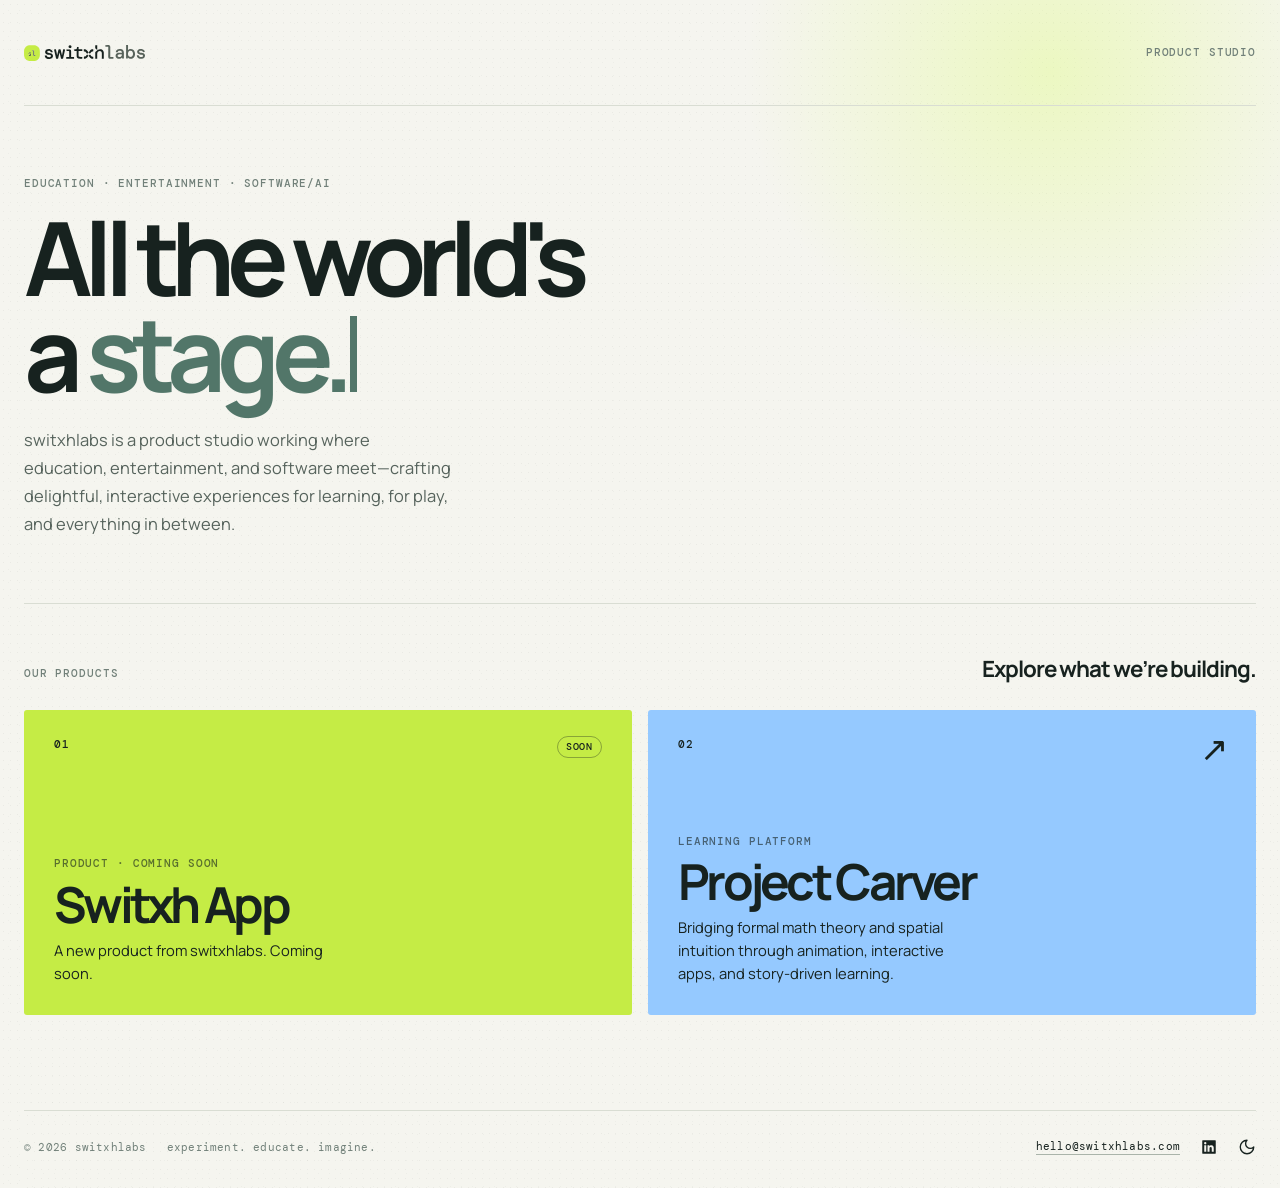
==== index.html @ 1ab42a4d "update reduced motion tagline to fit screen width" ====
<!doctype html>
<html lang="en">
  <head>
    <meta charset="UTF-8" />
    <meta name="viewport" content="width=device-width, initial-scale=1.0" />
    <meta
      name="description"
      content="switxhlabs — a product studio at the intersection of education, entertainment, and software/AI."
    />
    <title>switxhlabs — experiment. educate. imagine.</title>
    <link rel="icon" type="image/svg+xml" href="favicon.svg" />
    <link rel="preconnect" href="https://fonts.googleapis.com" />
    <link rel="preconnect" href="https://fonts.gstatic.com" crossorigin />
    <link
      href="https://fonts.googleapis.com/css2?family=DM+Mono:wght@400;500&family=Manrope:wght@400;500;600;700;800&display=swap"
      rel="stylesheet"
    />
    <link rel="stylesheet" href="styles.css" />
  </head>
  <body>
    <div class="site-shell">
      <header class="site-header">
        <a class="logo" href="/" aria-label="switxhlabs home">
          <img
            class="logo-mark"
            src="site-logo.svg"
            alt=""
            aria-hidden="true"
          />
          <!-- <span>switxh<span>labs</span></span> -->
        </a>
        <span class="header-note">Product studio</span>
      </header>

      <main>
        <section class="intro" aria-labelledby="intro-title">
          <p class="eyebrow">Education · Entertainment · Software/AI</p>
          <h1 id="intro-title">
            All the world's<br />a
            <em
              ><span class="rotating-word" aria-hidden="true"
                ><span class="typed-word">stage.</span
                ><span class="type-cursor"></span></span
              ><span class="static-words"
                >stage <span class="punct">,</span> school
                <span class="punct">,</span> studio
                <span class="punct">, &amp;</span> lab.</span
              ></em
            >
          </h1>
          <p class="intro-copy">
            switxhlabs is a product studio working where education,
            entertainment, and software meet—crafting delightful, interactive
            experiences for learning, for play, and everything in between.
          </p>
        </section>

        <section class="ventures" aria-labelledby="ventures-title">
          <div class="section-heading">
            <p class="eyebrow">Our products</p>
            <h2 id="ventures-title">Explore what we’re building.</h2>
          </div>

          <div class="venture-grid">
            <div
              class="venture-card app-card coming-soon"
              aria-label="Switxh App, coming soon"
            >
              <span class="card-index">01</span>
              <div>
                <p class="venture-type">Product · Coming soon</p>
                <h3>Switxh App</h3>
                <p class="card-copy">
                  A new product from switxhlabs. Coming soon.
                </p>
              </div>
              <span class="status" aria-hidden="true">Soon</span>
            </div>

            <a
              class="venture-card carver-card"
              href="https://projectcarver.com"
              target="_blank"
              rel="noreferrer"
            >
              <span class="card-index">02</span>
              <div>
                <p class="venture-type">Learning platform</p>
                <h3>Project Carver</h3>
                <p class="card-copy">
                  Bridging formal math theory and spatial intuition through
                  animation, interactive apps, and story-driven learning.
                </p>
              </div>
              <span class="arrow" aria-hidden="true">↗</span>
            </a>
          </div>
        </section>
      </main>

      <footer class="site-footer">
        <div class="footer-meta">
          <p>© <span id="year"></span> switxhlabs</p>
          <p>experiment. educate. imagine.</p>
        </div>
        <div class="footer-actions">
          <a href="mailto:hello@switxhlabs.com">hello@switxhlabs.com</a>
          <a
            class="linkedin-link"
            href="https://www.linkedin.com/company/switxhlabs"
            target="_blank"
            rel="noreferrer"
            aria-label="switxhlabs on LinkedIn"
          >
            <svg aria-hidden="true" viewBox="0 0 24 24" fill="currentColor">
              <path
                d="M20.45 3H3.55A.55.55 0 0 0 3 3.55v16.9c0 .3.25.55.55.55h16.9c.3 0 .55-.25.55-.55V3.55A.55.55 0 0 0 20.45 3ZM8.34 18.34H5.67V9.76h2.67v8.58ZM7 8.59a1.55 1.55 0 1 1 0-3.1 1.55 1.55 0 0 1 0 3.1Zm11.34 9.75h-2.66v-4.17c0-1-.02-2.28-1.39-2.28-1.39 0-1.6 1.09-1.6 2.21v4.24h-2.66V9.76h2.55v1.17h.04c.35-.67 1.22-1.38 2.51-1.38 2.68 0 3.17 1.77 3.17 4.06v4.73Z"
              />
            </svg>
          </a>
          <button
            class="theme-toggle"
            type="button"
            aria-label="Switch to dark"
            aria-pressed="false"
          >
            <svg
              aria-hidden="true"
              viewBox="0 0 24 24"
              fill="none"
              stroke="currentColor"
              stroke-width="1.8"
            >
              <path d="M12 3a6 6 0 0 0 9 9 9 9 0 1 1-9-9Z" />
            </svg>
          </button>
        </div>
      </footer>
    </div>
    <script src="script.js"></script>
  </body>
</html>
---- styles.css ----
:root {
  --ink: #17221f;
  --muted: #718079;
  --paper: #f5f5ef;
  --line: #d9ddd3;
  --lime: #c5ec45;
  --logo-lime: #5d8500;
  --blue: #95c9ff;
  --logo-muted: #58635c;
  --headline-accent: #527669;
  --copy: #56635c;
  --link-line: #aab4aa;
  --shadow: rgba(23, 34, 31, 0.12);
  --card-ink: #17221f;
  --paper-texture:
    radial-gradient(rgba(23, 34, 31, 0.055) 0.55px, transparent 0.7px) 0 0 / 7px
      9px,
    radial-gradient(rgba(23, 34, 31, 0.035) 0.45px, transparent 0.65px) 3px
      4px / 11px 13px;
  --mono: 'DM Mono', monospace;
  --sans: 'Manrope', sans-serif;
  color-scheme: light;
}

@media (prefers-color-scheme: dark) {
  :root:not([data-theme]) {
    --ink: #edf3ee;
    --muted: #aeb9b1;
    --paper: #121a17;
    --line: #344039;
    --blue: #83b7ec;
    --logo-muted: var(--muted);
    --headline-accent: #a6cdbb;
    --copy: #c0cbc4;
    --link-line: #68776d;
    --shadow: rgba(0, 0, 0, 0.3);
    --logo-lime: #d4ff4d;
    --paper-texture:
      radial-gradient(rgba(255, 255, 255, 0.07) 0.55px, transparent 0.7px) 0 0 /
        7px 9px,
      radial-gradient(rgba(255, 255, 255, 0.045) 0.45px, transparent 0.65px) 3px
        4px / 11px 13px;
    color-scheme: dark;
  }
}

:root[data-theme='dark'] {
  --ink: #edf3ee;
  --muted: #aeb9b1;
  --paper: #121a17;
  --line: #344039;
  --blue: #83b7ec;
  --logo-muted: var(--muted);
  --headline-accent: #a6cdbb;
  --copy: #c0cbc4;
  --link-line: #68776d;
  --shadow: rgba(0, 0, 0, 0.3);
  --logo-lime: #d4ff4d;
  --paper-texture:
    radial-gradient(rgba(255, 255, 255, 0.07) 0.55px, transparent 0.7px) 0 0 /
      7px 9px,
    radial-gradient(rgba(255, 255, 255, 0.045) 0.45px, transparent 0.65px) 3px
      4px / 11px 13px;
  color-scheme: dark;
}

:root[data-theme='light'] {
  color-scheme: light;
}

* {
  box-sizing: border-box;
}

html {
  background: var(--paper);
}

body {
  margin: 0;
  color: var(--ink);
  font-family: var(--sans);
  background:
    radial-gradient(
      circle at 82% 6%,
      rgba(212, 255, 77, 0.28),
      transparent 19rem
    ),
    var(--paper-texture), var(--paper);
}

a {
  color: inherit;
  text-decoration: none;
}

.site-shell {
  width: min(100% - 48px, 1240px);
  margin: 0 auto;
}

.site-header {
  display: flex;
  align-items: center;
  justify-content: space-between;
  min-height: 106px;
  /* background: var(--paper-texture), var(--paper); */
  border-bottom: 1px solid var(--line);
}

.logo {
  display: inline-flex;
  align-items: center;
  gap: 0.4rem;
  font-family: var(--mono);
  font-size: 1.35rem;
  font-weight: 400;
  letter-spacing: -0.06em;
}
.logo-mark {
  width: auto;
  height: 1rem;
}
.logo > span:last-child span {
  color: var(--logo-muted);
}
.header-note,
.eyebrow,
.venture-type,
.card-index {
  font: 500 0.68rem/1.4 var(--mono);
  letter-spacing: 0.08em;
  text-transform: uppercase;
}
.header-note {
  color: var(--muted);
}

.intro {
  min-height: 450px;
  display: flex;
  flex-direction: column;
  justify-content: center;
  padding: 70px 0 65px;
}
.eyebrow {
  margin: 0 0 18px;
  color: var(--muted);
}
h1,
h2,
h3,
p {
  margin-top: 0;
}
h1 {
  max-width: 800px;
  margin-bottom: 24px;
  font-size: clamp(3.5rem, 8vw, 7.25rem);
  line-height: 0.94;
  letter-spacing: -0.085em;
}
h1 em {
  color: var(--headline-accent);
  font-style: normal;
}
.rotating-word {
  display: inline-block;
  min-width: 6.1ch;
}
.type-cursor {
  display: inline-block;
  width: 0.06em;
  height: 0.75em;
  margin-left: 0.05em;
  background: currentColor;
  animation: cursor-blink 1s steps(1) infinite;
}
.rotating-word.is-typing .type-cursor {
  animation: none;
}
@keyframes cursor-blink {
  50% {
    opacity: 0;
  }
}
.punct {
  color: var(--ink);
}
/* Read by screen readers; shown in place of the typing effect when motion is reduced */
.static-words {
  position: absolute;
  width: 1px;
  height: 1px;
  overflow: hidden;
  clip-path: inset(50%);
  white-space: nowrap;
}
.intro-copy {
  max-width: 430px;
  margin: 0;
  color: var(--copy);
  font-size: 1.03rem;
  line-height: 1.7;
}

.ventures {
  padding: 49px 0 95px;
  border-top: 1px solid var(--line);
}
.section-heading {
  display: flex;
  align-items: baseline;
  justify-content: space-between;
  margin-bottom: 26px;
}
.section-heading .eyebrow {
  margin: 0;
}
h2 {
  margin: 0;
  font-size: clamp(1.05rem, 2vw, 1.4rem);
  letter-spacing: -0.045em;
}
.venture-grid {
  display: grid;
  grid-template-columns: repeat(2, minmax(0, 1fr));
  gap: 16px;
}
.venture-card {
  position: relative;
  min-height: 305px;
  overflow: hidden;
  display: flex;
  flex-direction: column;
  justify-content: flex-end;
  padding: 30px;
  border-radius: 3px;
  transition:
    transform 0.25s ease,
    box-shadow 0.25s ease;
}
.venture-card:hover,
.venture-card:focus-visible {
  transform: translateY(-5px);
  box-shadow: 0 18px 28px var(--shadow);
}
.coming-soon:hover {
  transform: none;
  box-shadow: none;
}
.venture-card:focus-visible {
  outline: 3px solid var(--ink);
  outline-offset: 3px;
}
.app-card {
  background: var(--lime);
}
.carver-card {
  background: var(--blue);
}
.venture-card {
  color: var(--card-ink);
}
.card-index {
  position: absolute;
  top: 27px;
  left: 30px;
}
.venture-type {
  margin-bottom: 8px;
  color: rgba(23, 34, 31, 0.62);
}
h3 {
  margin-bottom: 10px;
  font-size: clamp(2rem, 4vw, 3.1rem);
  letter-spacing: -0.075em;
  line-height: 1;
}
.card-copy {
  max-width: 300px;
  margin: 0;
  font-size: 0.92rem;
  line-height: 1.55;
}
.arrow {
  position: absolute;
  right: 28px;
  top: 22px;
  font: 400 2.1rem/1 var(--sans);
  transition: transform 0.25s ease;
}
.venture-card:hover .arrow {
  transform: translate(4px, -4px);
}
.status {
  position: absolute;
  top: 26px;
  right: 30px;
  padding: 5px 8px;
  border: 1px solid rgba(23, 34, 31, 0.35);
  border-radius: 99px;
  font: 500 0.62rem/1 var(--mono);
  letter-spacing: 0.08em;
  text-transform: uppercase;
}

.site-footer {
  display: flex;
  flex-wrap: wrap;
  align-items: center;
  justify-content: space-between;
  gap: 16px 32px;
  padding: 27px 0 32px;
  background: var(--paper-texture), var(--paper);
  border-top: 1px solid var(--line);
  color: var(--muted);
  font: 400 0.67rem/1.5 var(--mono);
  letter-spacing: 0.02em;
}
.site-footer p {
  margin: 0;
}
.footer-meta,
.footer-actions {
  display: flex;
  flex-wrap: wrap;
  align-items: center;
}
.footer-meta {
  gap: 4px 20px;
}
.footer-actions {
  gap: 20px;
}
.site-footer a {
  color: var(--ink);
  border-bottom: 1px solid var(--link-line);
}
.site-footer .linkedin-link {
  display: flex;
  align-items: center;
  width: 18px;
  height: 18px;
  border: 0;
}
.linkedin-link svg {
  width: 100%;
  height: 100%;
}
.theme-toggle {
  display: flex;
  align-items: center;
  padding: 0;
  color: var(--ink);
  font: inherit;
  font-size: 1rem;
  line-height: 1;
  letter-spacing: inherit;
  background: none;
  border: 0;
  cursor: pointer;
}
.theme-toggle svg {
  width: 18px;
  height: 18px;
  stroke-linecap: round;
  stroke-linejoin: round;
}
.theme-toggle:focus-visible {
  outline: 2px solid var(--ink);
  outline-offset: 4px;
}

@media (max-width: 650px) {
  .site-shell {
    width: min(100% - 32px, 1240px);
  }
  .site-header {
    min-height: 82px;
  }
  .header-note {
    display: none;
  }
  .intro {
    min-height: 420px;
    padding: 62px 0;
  }
  .section-heading {
    display: block;
  }
  .section-heading .eyebrow {
    margin-bottom: 10px;
  }
  .venture-grid {
    grid-template-columns: 1fr;
  }
  .venture-card {
    min-height: 260px;
    padding: 25px;
  }
  .card-index {
    top: 23px;
    left: 25px;
  }
  .arrow {
    right: 23px;
    top: 19px;
  }
  .status {
    top: 22px;
    right: 25px;
  }
  .site-footer {
    flex-direction: column;
    align-items: flex-start;
  }
}

@media (prefers-reduced-motion: reduce) {
  .rotating-word {
    display: none;
  }
  .static-words {
    position: static;
    width: auto;
    height: auto;
    overflow: visible;
    clip-path: none;
    white-space: normal;
  }
}
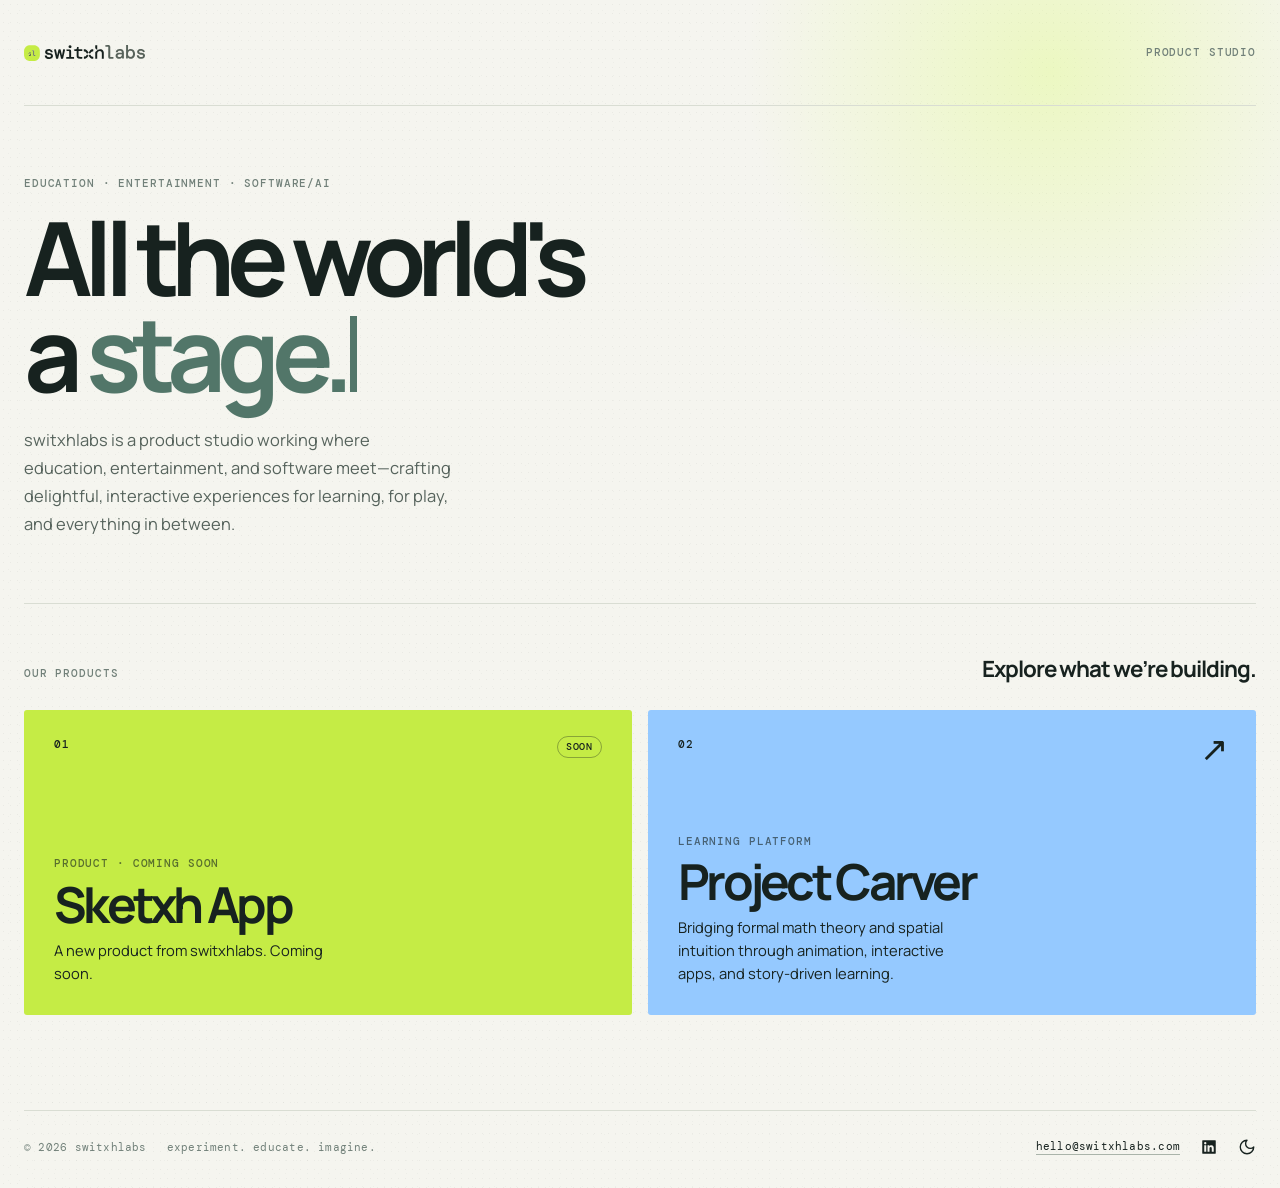
==== commit ec8f4a46: "update Switxh to Sketxh Co-Authored-By: Claude Opus 5.5 <noreply@anthropic.com>" ====
--- a/index.html
+++ b/index.html
@@ -42,9 +42,11 @@
                 ><span class="typed-word">stage.</span
                 ><span class="type-cursor"></span></span
               ><span class="static-words"
-                >stage <span class="punct">,</span> school
-                <span class="punct">,</span> studio
-                <span class="punct">, &amp;</span> lab.</span
+                >stage.<span class="static-more">
+                  <span class="punct">...a </span> classroom,
+                  <span class="punct">a</span> studio,
+                  <span class="punct"> &amp;</span> lab.</span
+                ></span
               ></em
             >
           </h1>
@@ -64,12 +66,12 @@
           <div class="venture-grid">
             <div
               class="venture-card app-card coming-soon"
-              aria-label="Switxh App, coming soon"
+              aria-label="Sketxh App, coming soon"
             >
               <span class="card-index">01</span>
               <div>
                 <p class="venture-type">Product · Coming soon</p>
-                <h3>Switxh App</h3>
+                <h3>Sketxh App</h3>
                 <p class="card-copy">
                   A new product from switxhlabs. Coming soon.
                 </p>
--- a/styles.css
+++ b/styles.css
@@ -429,4 +429,11 @@
     clip-path: none;
     white-space: normal;
   }
-}
+  .static-more {
+    display: block;
+    margin-top: 0.6em;
+    font-size: 0.32em;
+    line-height: 1.15;
+    letter-spacing: -0.04em;
+  }
+}
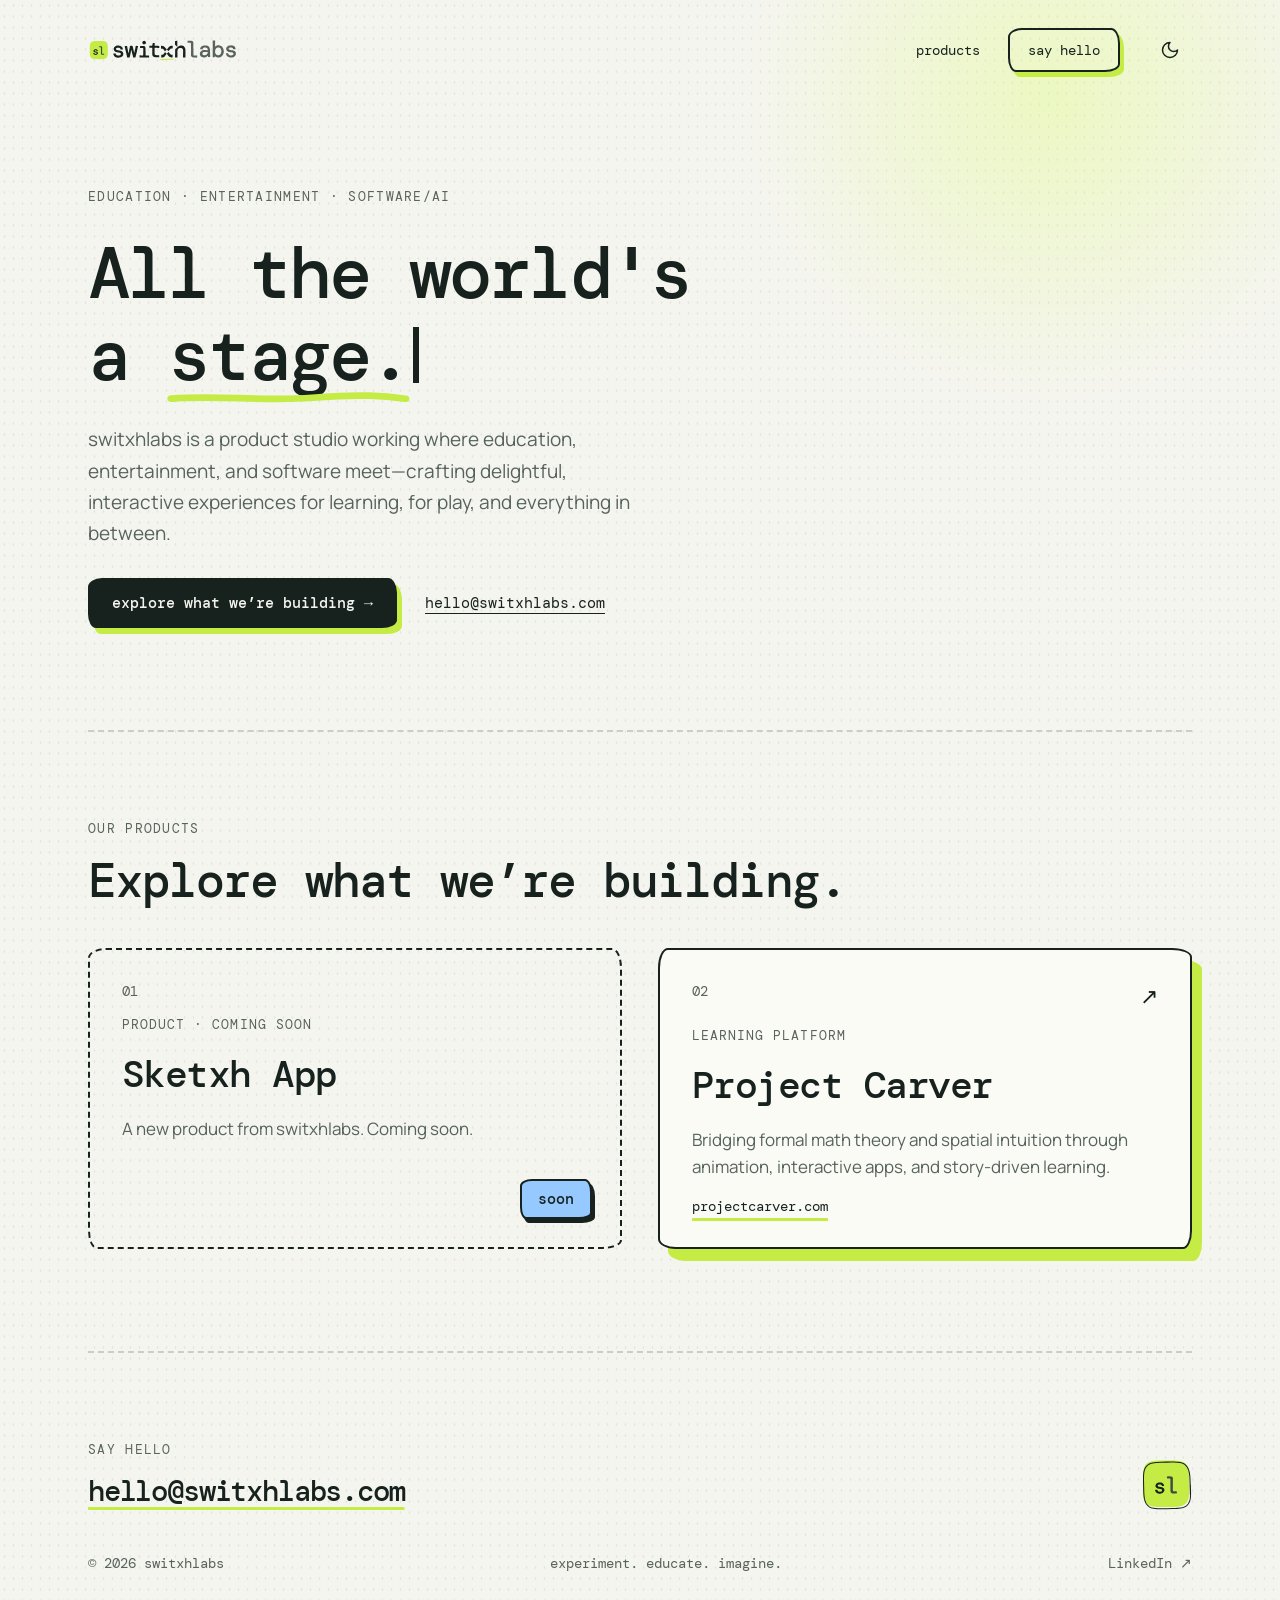
==== commit 9aaa2ab7: "redesign site around new sketch logo - new lockup: sl monogram + current letterforms with hand-cut e" ====
--- a/index.html
+++ b/index.html
@@ -12,7 +12,7 @@
     <link rel="preconnect" href="https://fonts.googleapis.com" />
     <link rel="preconnect" href="https://fonts.gstatic.com" crossorigin />
     <link
-      href="https://fonts.googleapis.com/css2?family=DM+Mono:wght@400;500&family=Manrope:wght@400;500;600;700;800&display=swap"
+      href="https://fonts.googleapis.com/css2?family=DM+Mono:wght@400;500&family=Manrope:wght@400;500;700&display=swap"
       rel="stylesheet"
     />
     <link rel="stylesheet" href="styles.css" />
@@ -21,63 +21,125 @@
     <div class="site-shell">
       <header class="site-header">
         <a class="logo" href="/" aria-label="switxhlabs home">
-          <img
-            class="logo-mark"
-            src="site-logo.svg"
-            alt=""
-            aria-hidden="true"
-          />
-          <!-- <span>switxh<span>labs</span></span> -->
+          <img class="for-light" src="site-logo.svg" alt="" />
+          <img class="for-dark" src="site-logo-dark.svg" alt="" />
         </a>
-        <span class="header-note">Product studio</span>
+        <nav class="site-nav" aria-label="Main">
+          <a href="#products">products</a>
+          <a class="button-outline" href="mailto:hello@switxhlabs.com"
+            >say hello</a
+          >
+          <button
+            class="theme-toggle"
+            type="button"
+            aria-label="Switch to dark"
+            aria-pressed="false"
+          >
+            <svg aria-hidden="true" viewBox="0 0 24 24">
+              <path d="M12 3a6 6 0 0 0 9 9 9 9 0 1 1-9-9Z" />
+            </svg>
+          </button>
+        </nav>
       </header>
 
       <main>
         <section class="intro" aria-labelledby="intro-title">
           <p class="eyebrow">Education · Entertainment · Software/AI</p>
           <h1 id="intro-title">
-            All the world's<br />a
-            <em
-              ><span class="rotating-word" aria-hidden="true"
-                ><span class="typed-word">stage.</span
+            <!-- Motion: types through stage. → classroom. → studio. → lab. -->
+            <span class="hero-animated" aria-hidden="true"
+              >All the world's<br />a
+              <span class="rotating-word"
+                ><span class="marked"
+                  ><span class="typed-word">stage.</span
+                  ><svg
+                    class="marker"
+                    viewBox="0 0 200 12"
+                    preserveAspectRatio="none"
+                  >
+                    <path d="M3 7 C 40 3, 80 10, 120 6 S 180 4, 197 7" /></svg></span
                 ><span class="type-cursor"></span></span
-              ><span class="static-words"
-                >stage.<span class="static-more">
-                  <span class="punct">...a </span> classroom,
-                  <span class="punct">a</span> studio,
-                  <span class="punct"> &amp;</span> lab.</span
-                ></span
-              ></em
-            >
+            ></span>
+            <!-- Read by screen readers; shown in place of the typing when motion is reduced -->
+            <span class="hero-static"
+              >All the world's<br />a
+              <span class="struck"
+                >stage.<svg
+                  class="strike"
+                  aria-hidden="true"
+                  viewBox="0 0 200 20"
+                  preserveAspectRatio="none"
+                >
+                  <path d="M3 12 C 50 8, 120 14, 197 6" /></svg></span
+              ><br />a
+              <span class="marked"
+                >classroom,<svg
+                  class="marker"
+                  aria-hidden="true"
+                  viewBox="0 0 200 12"
+                  preserveAspectRatio="none"
+                >
+                  <path d="M3 7 C 40 3, 80 10, 120 6 S 180 4, 197 7" /></svg
+              ></span>
+              a
+              <span class="marked"
+                >studio,<svg
+                  class="marker"
+                  aria-hidden="true"
+                  viewBox="0 0 200 12"
+                  preserveAspectRatio="none"
+                >
+                  <path d="M3 6 C 50 9, 100 3, 150 7 S 190 6, 197 5" /></svg
+              ></span>
+              <br />&amp;
+              <span class="marked"
+                >lab.<svg
+                  class="marker"
+                  aria-hidden="true"
+                  viewBox="0 0 200 12"
+                  preserveAspectRatio="none"
+                >
+                  <path d="M3 8 C 60 4, 110 9, 197 5" /></svg></span
+            ></span>
           </h1>
           <p class="intro-copy">
             switxhlabs is a product studio working where education,
             entertainment, and software meet—crafting delightful, interactive
             experiences for learning, for play, and everything in between.
           </p>
+          <div class="intro-actions">
+            <a class="button-solid" href="#products"
+              >explore what we’re building →</a
+            >
+            <a class="text-link" href="mailto:hello@switxhlabs.com"
+              >hello@switxhlabs.com</a
+            >
+          </div>
         </section>
 
-        <section class="ventures" aria-labelledby="ventures-title">
+        <section
+          id="products"
+          class="ventures"
+          aria-labelledby="ventures-title"
+        >
           <div class="section-heading">
             <p class="eyebrow">Our products</p>
             <h2 id="ventures-title">Explore what we’re building.</h2>
           </div>
 
           <div class="venture-grid">
-            <div
-              class="venture-card app-card coming-soon"
+            <article
+              class="venture-card coming-soon"
               aria-label="Sketxh App, coming soon"
             >
               <span class="card-index">01</span>
-              <div>
-                <p class="venture-type">Product · Coming soon</p>
-                <h3>Sketxh App</h3>
-                <p class="card-copy">
-                  A new product from switxhlabs. Coming soon.
-                </p>
-              </div>
-              <span class="status" aria-hidden="true">Soon</span>
-            </div>
+              <p class="venture-type">Product · Coming soon</p>
+              <h3>Sketxh App</h3>
+              <p class="card-copy">
+                A new product from switxhlabs. Coming soon.
+              </p>
+              <span class="status" aria-hidden="true">soon</span>
+            </article>
 
             <a
               class="venture-card carver-card"
@@ -85,57 +147,41 @@
               target="_blank"
               rel="noreferrer"
             >
-              <span class="card-index">02</span>
-              <div>
-                <p class="venture-type">Learning platform</p>
-                <h3>Project Carver</h3>
-                <p class="card-copy">
-                  Bridging formal math theory and spatial intuition through
-                  animation, interactive apps, and story-driven learning.
-                </p>
-              </div>
-              <span class="arrow" aria-hidden="true">↗</span>
+              <span class="card-index"
+                ><span>02</span><span class="arrow" aria-hidden="true">↗</span></span
+              >
+              <span class="venture-type">Learning platform</span>
+              <span class="card-title">Project Carver</span>
+              <span class="card-copy">
+                Bridging formal math theory and spatial intuition through
+                animation, interactive apps, and story-driven learning.
+              </span>
+              <span class="card-link">projectcarver.com</span>
             </a>
           </div>
         </section>
       </main>
 
       <footer class="site-footer">
+        <div class="footer-hello">
+          <div class="footer-hello-text">
+            <p class="eyebrow">say hello</p>
+            <a class="footer-email" href="mailto:hello@switxhlabs.com"
+              >hello@switxhlabs.com</a
+            >
+          </div>
+          <img class="footer-mark for-light" src="site-mark.svg" alt="" />
+          <img class="footer-mark for-dark" src="site-mark-dark.svg" alt="" />
+        </div>
         <div class="footer-meta">
-          <p>© <span id="year"></span> switxhlabs</p>
-          <p>experiment. educate. imagine.</p>
-        </div>
-        <div class="footer-actions">
-          <a href="mailto:hello@switxhlabs.com">hello@switxhlabs.com</a>
+          <span>© <span id="year"></span> switxhlabs</span>
+          <span>experiment. educate. imagine.</span>
           <a
-            class="linkedin-link"
             href="https://www.linkedin.com/company/switxhlabs"
             target="_blank"
             rel="noreferrer"
-            aria-label="switxhlabs on LinkedIn"
+            >LinkedIn ↗</a
           >
-            <svg aria-hidden="true" viewBox="0 0 24 24" fill="currentColor">
-              <path
-                d="M20.45 3H3.55A.55.55 0 0 0 3 3.55v16.9c0 .3.25.55.55.55h16.9c.3 0 .55-.25.55-.55V3.55A.55.55 0 0 0 20.45 3ZM8.34 18.34H5.67V9.76h2.67v8.58ZM7 8.59a1.55 1.55 0 1 1 0-3.1 1.55 1.55 0 0 1 0 3.1Zm11.34 9.75h-2.66v-4.17c0-1-.02-2.28-1.39-2.28-1.39 0-1.6 1.09-1.6 2.21v4.24h-2.66V9.76h2.55v1.17h.04c.35-.67 1.22-1.38 2.51-1.38 2.68 0 3.17 1.77 3.17 4.06v4.73Z"
-              />
-            </svg>
-          </a>
-          <button
-            class="theme-toggle"
-            type="button"
-            aria-label="Switch to dark"
-            aria-pressed="false"
-          >
-            <svg
-              aria-hidden="true"
-              viewBox="0 0 24 24"
-              fill="none"
-              stroke="currentColor"
-              stroke-width="1.8"
-            >
-              <path d="M12 3a6 6 0 0 0 9 9 9 9 0 1 1-9-9Z" />
-            </svg>
-          </button>
         </div>
       </footer>
     </div>
--- a/styles.css
+++ b/styles.css
@@ -1,45 +1,33 @@
 :root {
   --ink: #17221f;
-  --muted: #718079;
+  --muted: #58635b;
+  --copy: #56635c;
   --paper: #f5f5ef;
-  --line: #d9ddd3;
+  --card: #fbfbf6;
+  --line: #c9cfc3;
   --lime: #c5ec45;
-  --logo-lime: #5d8500;
   --blue: #95c9ff;
-  --logo-muted: #58635c;
-  --headline-accent: #527669;
-  --copy: #56635c;
-  --link-line: #aab4aa;
-  --shadow: rgba(23, 34, 31, 0.12);
-  --card-ink: #17221f;
-  --paper-texture:
-    radial-gradient(rgba(23, 34, 31, 0.055) 0.55px, transparent 0.7px) 0 0 / 7px
-      9px,
-    radial-gradient(rgba(23, 34, 31, 0.035) 0.45px, transparent 0.65px) 3px
-      4px / 11px 13px;
+  --sticker-ink: #17221f;
+  --dots: rgba(23, 34, 31, 0.07);
   --mono: 'DM Mono', monospace;
   --sans: 'Manrope', sans-serif;
+  /* Hand-cut corners: slightly uneven radii, echoing the logo's edges */
+  --cut-sm: 14px 9px 15px 8px / 9px 15px 8px 14px;
+  --cut-a: 18px 10px 20px 9px / 10px 20px 9px 18px;
+  --cut-b: 10px 20px 9px 18px / 20px 9px 18px 10px;
   color-scheme: light;
 }
 
 @media (prefers-color-scheme: dark) {
-  :root:not([data-theme]) {
+  :root:not([data-theme='light']) {
     --ink: #edf3ee;
     --muted: #aeb9b1;
+    --copy: #c0cbc4;
     --paper: #121a17;
+    --card: #18221e;
     --line: #344039;
     --blue: #83b7ec;
-    --logo-muted: var(--muted);
-    --headline-accent: #a6cdbb;
-    --copy: #c0cbc4;
-    --link-line: #68776d;
-    --shadow: rgba(0, 0, 0, 0.3);
-    --logo-lime: #d4ff4d;
-    --paper-texture:
-      radial-gradient(rgba(255, 255, 255, 0.07) 0.55px, transparent 0.7px) 0 0 /
-        7px 9px,
-      radial-gradient(rgba(255, 255, 255, 0.045) 0.45px, transparent 0.65px) 3px
-        4px / 11px 13px;
+    --dots: rgba(255, 255, 255, 0.07);
     color-scheme: dark;
   }
 }
@@ -47,25 +35,32 @@
 :root[data-theme='dark'] {
   --ink: #edf3ee;
   --muted: #aeb9b1;
+  --copy: #c0cbc4;
   --paper: #121a17;
+  --card: #18221e;
   --line: #344039;
   --blue: #83b7ec;
-  --logo-muted: var(--muted);
-  --headline-accent: #a6cdbb;
-  --copy: #c0cbc4;
-  --link-line: #68776d;
-  --shadow: rgba(0, 0, 0, 0.3);
-  --logo-lime: #d4ff4d;
-  --paper-texture:
-    radial-gradient(rgba(255, 255, 255, 0.07) 0.55px, transparent 0.7px) 0 0 /
-      7px 9px,
-    radial-gradient(rgba(255, 255, 255, 0.045) 0.45px, transparent 0.65px) 3px
-      4px / 11px 13px;
+  --dots: rgba(255, 255, 255, 0.07);
   color-scheme: dark;
 }
 
-:root[data-theme='light'] {
-  color-scheme: light;
+/* Light/dark logo swap without a flash: both images ship, CSS shows one */
+.for-dark {
+  display: none;
+}
+@media (prefers-color-scheme: dark) {
+  :root:not([data-theme='light']) .for-light {
+    display: none;
+  }
+  :root:not([data-theme='light']) .for-dark {
+    display: block;
+  }
+}
+:root[data-theme='dark'] .for-light {
+  display: none;
+}
+:root[data-theme='dark'] .for-dark {
+  display: block;
 }
 
 * {
@@ -74,105 +69,186 @@
 
 html {
   background: var(--paper);
+  scroll-behavior: smooth;
 }
 
 body {
   margin: 0;
   color: var(--ink);
   font-family: var(--sans);
-  background:
+  background-color: var(--paper);
+  background-image:
     radial-gradient(
       circle at 82% 6%,
       rgba(212, 255, 77, 0.28),
       transparent 19rem
     ),
-    var(--paper-texture), var(--paper);
+    radial-gradient(var(--dots) 0.8px, transparent 1.1px);
+  background-size:
+    auto,
+    9px 11px;
 }
 
 a {
   color: inherit;
   text-decoration: none;
-}
-
-.site-shell {
-  width: min(100% - 48px, 1240px);
-  margin: 0 auto;
-}
-
-.site-header {
-  display: flex;
-  align-items: center;
-  justify-content: space-between;
-  min-height: 106px;
-  /* background: var(--paper-texture), var(--paper); */
-  border-bottom: 1px solid var(--line);
-}
-
-.logo {
-  display: inline-flex;
-  align-items: center;
-  gap: 0.4rem;
-  font-family: var(--mono);
-  font-size: 1.35rem;
-  font-weight: 400;
-  letter-spacing: -0.06em;
-}
-.logo-mark {
-  width: auto;
-  height: 1rem;
-}
-.logo > span:last-child span {
-  color: var(--logo-muted);
-}
-.header-note,
-.eyebrow,
-.venture-type,
-.card-index {
-  font: 500 0.68rem/1.4 var(--mono);
-  letter-spacing: 0.08em;
-  text-transform: uppercase;
-}
-.header-note {
-  color: var(--muted);
-}
-
-.intro {
-  min-height: 450px;
-  display: flex;
-  flex-direction: column;
-  justify-content: center;
-  padding: 70px 0 65px;
-}
-.eyebrow {
-  margin: 0 0 18px;
-  color: var(--muted);
-}
+  text-underline-offset: 5px;
+}
+a:hover {
+  opacity: 0.78;
+}
+a:focus-visible,
+button:focus-visible {
+  outline: 2px solid var(--ink);
+  outline-offset: 4px;
+}
+
 h1,
 h2,
 h3,
 p {
-  margin-top: 0;
-}
+  margin: 0;
+}
+
+.site-shell {
+  max-width: 1200px;
+  margin: 0 auto;
+  padding: 0 clamp(16px, 4vw, 48px);
+}
+
+/* ---------- Header ---------- */
+
+.site-header {
+  display: flex;
+  flex-wrap: wrap;
+  align-items: center;
+  justify-content: space-between;
+  gap: 16px 32px;
+  padding: 28px 0;
+}
+
+.logo {
+  display: flex;
+}
+.logo img {
+  height: 22px;
+  width: auto;
+}
+
+.site-nav {
+  display: flex;
+  flex-wrap: wrap;
+  align-items: center;
+  gap: 8px 28px;
+  font-family: var(--mono);
+  font-size: 14px;
+}
+
+.button-outline {
+  padding: 11px 18px;
+  border: 2px solid var(--ink);
+  border-radius: var(--cut-sm);
+  box-shadow: 4px 5px 0 var(--lime);
+}
+
+.theme-toggle {
+  display: flex;
+  align-items: center;
+  justify-content: center;
+  width: 44px;
+  height: 44px;
+  padding: 0;
+  color: var(--ink);
+  background: none;
+  border: 0;
+  cursor: pointer;
+}
+.theme-toggle svg {
+  width: 20px;
+  height: 20px;
+  fill: none;
+  stroke: currentColor;
+  stroke-width: 1.8;
+  stroke-linecap: round;
+  stroke-linejoin: round;
+}
+
+/* ---------- Hero ---------- */
+
+.intro {
+  display: flex;
+  flex-direction: column;
+  gap: 28px;
+  max-width: 720px;
+  padding: clamp(40px, 7vw, 88px) 0 clamp(64px, 8vw, 112px);
+}
+
+.eyebrow {
+  font-family: var(--mono);
+  font-size: 13px;
+  letter-spacing: 0.1em;
+  text-transform: uppercase;
+  color: var(--muted);
+}
+
 h1 {
-  max-width: 800px;
-  margin-bottom: 24px;
-  font-size: clamp(3.5rem, 8vw, 7.25rem);
-  line-height: 0.94;
-  letter-spacing: -0.085em;
-}
-h1 em {
-  color: var(--headline-accent);
-  font-style: normal;
-}
+  font-family: var(--mono);
+  font-weight: 500;
+  font-size: clamp(38px, 5.6vw, 76px);
+  line-height: 1.14;
+  letter-spacing: -0.04em;
+}
+
+/* Lime marker underline, like the one under the logo's x */
+.marked,
+.struck {
+  position: relative;
+  display: inline-block;
+}
+.marker,
+.strike {
+  position: absolute;
+  overflow: visible;
+}
+.marker {
+  left: 0;
+  bottom: -0.1em;
+  width: 100%;
+  height: 0.16em;
+}
+.marker path {
+  fill: none;
+  stroke: var(--lime);
+  stroke-width: 7;
+  stroke-linecap: round;
+}
+.struck {
+  color: var(--muted);
+}
+.strike {
+  left: -3%;
+  top: 46%;
+  width: 106%;
+  height: 0.22em;
+}
+.strike path {
+  fill: none;
+  stroke: var(--ink);
+  stroke-width: 5;
+  stroke-linecap: round;
+}
+
 .rotating-word {
   display: inline-block;
   min-width: 6.1ch;
+  white-space: nowrap;
 }
 .type-cursor {
   display: inline-block;
-  width: 0.06em;
-  height: 0.75em;
-  margin-left: 0.05em;
+  width: 0.08em;
+  height: 0.78em;
+  margin-left: 0.06em;
+  vertical-align: -0.04em;
   background: currentColor;
   animation: cursor-blink 1s steps(1) infinite;
 }
@@ -184,11 +260,9 @@
     opacity: 0;
   }
 }
-.punct {
-  color: var(--ink);
-}
-/* Read by screen readers; shown in place of the typing effect when motion is reduced */
-.static-words {
+
+/* Screen readers always get the full static line; sighted visitors see the typing */
+.hero-static {
   position: absolute;
   width: 1px;
   height: 1px;
@@ -196,232 +270,206 @@
   clip-path: inset(50%);
   white-space: nowrap;
 }
+
 .intro-copy {
-  max-width: 430px;
-  margin: 0;
+  max-width: 560px;
+  font-size: clamp(17px, 1.6vw, 19px);
+  line-height: 1.65;
   color: var(--copy);
-  font-size: 1.03rem;
-  line-height: 1.7;
-}
+}
+
+.intro-actions {
+  display: flex;
+  flex-wrap: wrap;
+  align-items: center;
+  gap: 16px 28px;
+  font-family: var(--mono);
+  font-size: 15px;
+}
+.button-solid {
+  padding: 15px 24px;
+  font-weight: 500;
+  color: var(--paper);
+  background: var(--ink);
+  border-radius: var(--cut-sm);
+  box-shadow: 5px 6px 0 var(--lime);
+}
+.text-link {
+  text-decoration: underline;
+}
+
+/* ---------- Products ---------- */
 
 .ventures {
-  padding: 49px 0 95px;
-  border-top: 1px solid var(--line);
-}
+  display: flex;
+  flex-direction: column;
+  gap: 36px;
+  padding: clamp(56px, 7vw, 88px) 0 clamp(64px, 8vw, 104px);
+  border-top: 2px dashed var(--line);
+}
+
 .section-heading {
   display: flex;
-  align-items: baseline;
-  justify-content: space-between;
-  margin-bottom: 26px;
-}
-.section-heading .eyebrow {
-  margin: 0;
-}
+  flex-direction: column;
+  gap: 12px;
+}
+
 h2 {
-  margin: 0;
-  font-size: clamp(1.05rem, 2vw, 1.4rem);
-  letter-spacing: -0.045em;
-}
+  font-family: var(--mono);
+  font-weight: 500;
+  font-size: clamp(30px, 3.8vw, 48px);
+  letter-spacing: -0.04em;
+}
+
 .venture-grid {
   display: grid;
-  grid-template-columns: repeat(2, minmax(0, 1fr));
-  gap: 16px;
-}
+  grid-template-columns: repeat(auto-fit, minmax(min(300px, 100%), 1fr));
+  gap: 36px;
+}
+
 .venture-card {
   position: relative;
-  min-height: 305px;
-  overflow: hidden;
-  display: flex;
-  flex-direction: column;
-  justify-content: flex-end;
-  padding: 30px;
-  border-radius: 3px;
-  transition:
-    transform 0.25s ease,
-    box-shadow 0.25s ease;
-}
-.venture-card:hover,
-.venture-card:focus-visible {
-  transform: translateY(-5px);
-  box-shadow: 0 18px 28px var(--shadow);
-}
-.coming-soon:hover {
-  transform: none;
-  box-shadow: none;
-}
-.venture-card:focus-visible {
-  outline: 3px solid var(--ink);
-  outline-offset: 3px;
-}
-.app-card {
-  background: var(--lime);
-}
-.carver-card {
-  background: var(--blue);
-}
-.venture-card {
-  color: var(--card-ink);
-}
+  display: flex;
+  flex-direction: column;
+  gap: 16px;
+  min-height: 300px;
+  padding: 32px;
+}
+
 .card-index {
-  position: absolute;
-  top: 27px;
-  left: 30px;
+  display: flex;
+  justify-content: space-between;
+  font-family: var(--mono);
+  font-size: 14px;
+  color: var(--muted);
+}
+.arrow {
+  font-size: 22px;
+  color: var(--ink);
 }
 .venture-type {
-  margin-bottom: 8px;
-  color: rgba(23, 34, 31, 0.62);
-}
-h3 {
-  margin-bottom: 10px;
-  font-size: clamp(2rem, 4vw, 3.1rem);
-  letter-spacing: -0.075em;
-  line-height: 1;
+  font-family: var(--mono);
+  font-size: 13px;
+  letter-spacing: 0.08em;
+  text-transform: uppercase;
+  color: var(--muted);
+}
+.venture-card h3,
+.card-title {
+  font-family: var(--mono);
+  font-weight: 500;
+  font-size: clamp(28px, 3vw, 38px);
+  letter-spacing: -0.04em;
 }
 .card-copy {
-  max-width: 300px;
-  margin: 0;
-  font-size: 0.92rem;
-  line-height: 1.55;
-}
-.arrow {
+  font-size: 17px;
+  line-height: 1.6;
+  color: var(--copy);
+}
+
+.coming-soon {
+  border: 2px dashed var(--ink);
+  border-radius: var(--cut-a);
+}
+.status {
   position: absolute;
   right: 28px;
-  top: 22px;
-  font: 400 2.1rem/1 var(--sans);
-  transition: transform 0.25s ease;
-}
-.venture-card:hover .arrow {
-  transform: translate(4px, -4px);
-}
-.status {
-  position: absolute;
-  top: 26px;
-  right: 30px;
-  padding: 5px 8px;
-  border: 1px solid rgba(23, 34, 31, 0.35);
-  border-radius: 99px;
-  font: 500 0.62rem/1 var(--mono);
-  letter-spacing: 0.08em;
-  text-transform: uppercase;
-}
+  bottom: 28px;
+  padding: 8px 16px;
+  font-family: var(--mono);
+  font-size: 15px;
+  font-weight: 500;
+  color: var(--sticker-ink);
+  background: var(--blue);
+  border: 2px solid var(--sticker-ink);
+  border-radius: 12px 7px 13px 6px / 7px 13px 6px 12px;
+  box-shadow: 3px 4px 0 var(--sticker-ink);
+}
+
+/* Ink outline with a lime block offset behind it, like the sl tile */
+.carver-card {
+  background: var(--card);
+  border: 2px solid var(--ink);
+  border-radius: var(--cut-b);
+  box-shadow: 10px 12px 0 var(--lime);
+  transition:
+    transform 0.2s ease,
+    box-shadow 0.2s ease;
+}
+.carver-card:hover {
+  opacity: 1;
+  transform: translate(-2px, -3px);
+  box-shadow: 13px 16px 0 var(--lime);
+}
+.card-link {
+  margin-top: auto;
+  font-family: var(--mono);
+  font-size: 14px;
+  text-decoration: underline;
+  text-decoration-thickness: 3px;
+  text-decoration-color: var(--lime);
+  text-underline-offset: 7px;
+}
+
+/* ---------- Footer ---------- */
 
 .site-footer {
   display: flex;
+  flex-direction: column;
+  gap: 44px;
+  padding: clamp(56px, 7vw, 88px) 0 40px;
+  border-top: 2px dashed var(--line);
+}
+
+.footer-hello {
+  display: flex;
   flex-wrap: wrap;
-  align-items: center;
+  align-items: flex-end;
   justify-content: space-between;
-  gap: 16px 32px;
-  padding: 27px 0 32px;
-  background: var(--paper-texture), var(--paper);
-  border-top: 1px solid var(--line);
+  gap: 28px 48px;
+}
+.footer-hello-text {
+  display: flex;
+  flex-direction: column;
+  gap: 14px;
+  min-width: 0;
+}
+.footer-email {
+  font-family: var(--mono);
+  font-weight: 500;
+  font-size: clamp(13px, 2.3vw, 30px);
+  letter-spacing: -0.04em;
+  text-decoration: underline;
+  text-decoration-thickness: 3px;
+  text-decoration-color: var(--lime);
+  text-underline-offset: 6px;
+  overflow-wrap: anywhere;
+}
+.footer-mark {
+  width: 52px;
+  height: 52px;
+}
+
+.footer-meta {
+  display: flex;
+  flex-wrap: wrap;
+  justify-content: space-between;
+  gap: 12px 32px;
+  font-family: var(--mono);
+  font-size: 14px;
   color: var(--muted);
-  font: 400 0.67rem/1.5 var(--mono);
-  letter-spacing: 0.02em;
-}
-.site-footer p {
-  margin: 0;
-}
-.footer-meta,
-.footer-actions {
-  display: flex;
-  flex-wrap: wrap;
-  align-items: center;
-}
-.footer-meta {
-  gap: 4px 20px;
-}
-.footer-actions {
-  gap: 20px;
-}
-.site-footer a {
-  color: var(--ink);
-  border-bottom: 1px solid var(--link-line);
-}
-.site-footer .linkedin-link {
-  display: flex;
-  align-items: center;
-  width: 18px;
-  height: 18px;
-  border: 0;
-}
-.linkedin-link svg {
-  width: 100%;
-  height: 100%;
-}
-.theme-toggle {
-  display: flex;
-  align-items: center;
-  padding: 0;
-  color: var(--ink);
-  font: inherit;
-  font-size: 1rem;
-  line-height: 1;
-  letter-spacing: inherit;
-  background: none;
-  border: 0;
-  cursor: pointer;
-}
-.theme-toggle svg {
-  width: 18px;
-  height: 18px;
-  stroke-linecap: round;
-  stroke-linejoin: round;
-}
-.theme-toggle:focus-visible {
-  outline: 2px solid var(--ink);
-  outline-offset: 4px;
-}
-
-@media (max-width: 650px) {
-  .site-shell {
-    width: min(100% - 32px, 1240px);
-  }
-  .site-header {
-    min-height: 82px;
-  }
-  .header-note {
+}
+
+/* ---------- Reduced motion: the static headline replaces the typing ---------- */
+
+@media (prefers-reduced-motion: reduce) {
+  html {
+    scroll-behavior: auto;
+  }
+  .hero-animated {
     display: none;
   }
-  .intro {
-    min-height: 420px;
-    padding: 62px 0;
-  }
-  .section-heading {
-    display: block;
-  }
-  .section-heading .eyebrow {
-    margin-bottom: 10px;
-  }
-  .venture-grid {
-    grid-template-columns: 1fr;
-  }
-  .venture-card {
-    min-height: 260px;
-    padding: 25px;
-  }
-  .card-index {
-    top: 23px;
-    left: 25px;
-  }
-  .arrow {
-    right: 23px;
-    top: 19px;
-  }
-  .status {
-    top: 22px;
-    right: 25px;
-  }
-  .site-footer {
-    flex-direction: column;
-    align-items: flex-start;
-  }
-}
-
-@media (prefers-reduced-motion: reduce) {
-  .rotating-word {
-    display: none;
-  }
-  .static-words {
+  .hero-static {
     position: static;
     width: auto;
     height: auto;
@@ -429,11 +477,9 @@
     clip-path: none;
     white-space: normal;
   }
-  .static-more {
-    display: block;
-    margin-top: 0.6em;
-    font-size: 0.32em;
-    line-height: 1.15;
-    letter-spacing: -0.04em;
-  }
-}
+  .carver-card,
+  .carver-card:hover {
+    transition: none;
+    transform: none;
+  }
+}
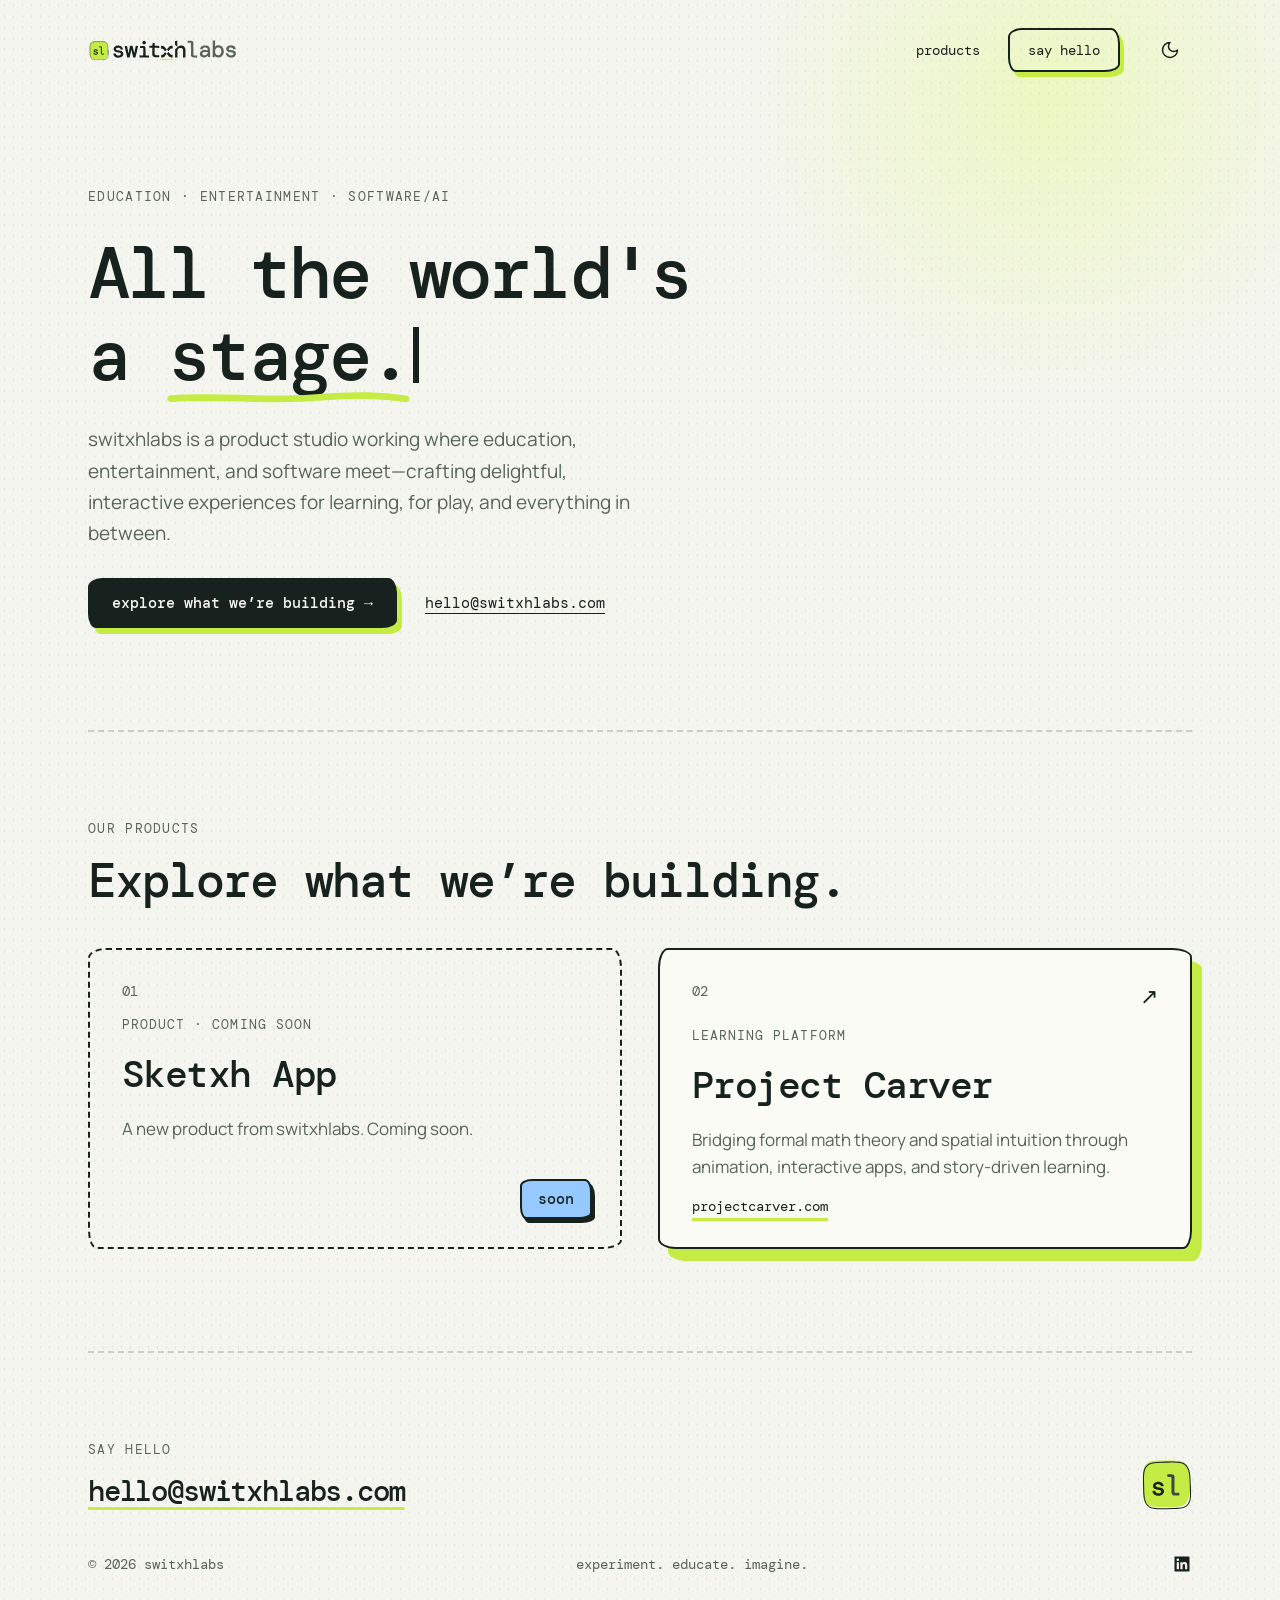
==== commit 06aaba77: "simplify mobile layout and use LinkedIn icon in footer - phones: header shows just the logo, hero to" ====
--- a/index.html
+++ b/index.html
@@ -177,11 +177,18 @@
           <span>© <span id="year"></span> switxhlabs</span>
           <span>experiment. educate. imagine.</span>
           <a
+            class="linkedin-link"
             href="https://www.linkedin.com/company/switxhlabs"
             target="_blank"
             rel="noreferrer"
-            >LinkedIn ↗</a
+            aria-label="switxhlabs on LinkedIn"
           >
+            <svg aria-hidden="true" viewBox="0 0 24 24" fill="currentColor">
+              <path
+                d="M20.45 3H3.55A.55.55 0 0 0 3 3.55v16.9c0 .3.25.55.55.55h16.9c.3 0 .55-.25.55-.55V3.55A.55.55 0 0 0 20.45 3ZM8.34 18.34H5.67V9.76h2.67v8.58ZM7 8.59a1.55 1.55 0 1 1 0-3.1 1.55 1.55 0 0 1 0 3.1Zm11.34 9.75h-2.66v-4.17c0-1-.02-2.28-1.39-2.28-1.39 0-1.6 1.09-1.6 2.21v4.24h-2.66V9.76h2.55v1.17h.04c.35-.67 1.22-1.38 2.51-1.38 2.68 0 3.17 1.77 3.17 4.06v4.73Z"
+              />
+            </svg>
+          </a>
         </div>
       </footer>
     </div>
--- a/styles.css
+++ b/styles.css
@@ -450,14 +450,56 @@
   height: 52px;
 }
 
+.linkedin-link {
+  display: flex;
+  align-items: center;
+  justify-content: center;
+  width: 44px;
+  height: 44px;
+  margin: -12px -12px -12px 0;
+  color: var(--ink);
+}
+.linkedin-link svg {
+  width: 20px;
+  height: 20px;
+}
+
 .footer-meta {
   display: flex;
   flex-wrap: wrap;
+  align-items: center;
   justify-content: space-between;
   gap: 12px 32px;
   font-family: var(--mono);
   font-size: 14px;
   color: var(--muted);
+}
+
+/* ---------- Phones: a calmer top of page ---------- */
+
+@media (max-width: 600px) {
+  .site-nav,
+  .intro-actions {
+    display: none;
+  }
+  .intro .eyebrow {
+    white-space: nowrap;
+    font-size: min(13px, 3.2vw);
+    letter-spacing: 0.06em;
+  }
+  /* Footer: copyright + LinkedIn on one row, tagline below */
+  .footer-meta {
+    display: grid;
+    grid-template-columns: 1fr auto;
+  }
+  .footer-meta > span:nth-child(2) {
+    grid-column: 1 / -1;
+    order: 3;
+  }
+  /* Keep "All the world's" on one line down to 320px */
+  h1 {
+    font-size: min(38px, 10vw);
+  }
 }
 
 /* ---------- Reduced motion: the static headline replaces the typing ---------- */
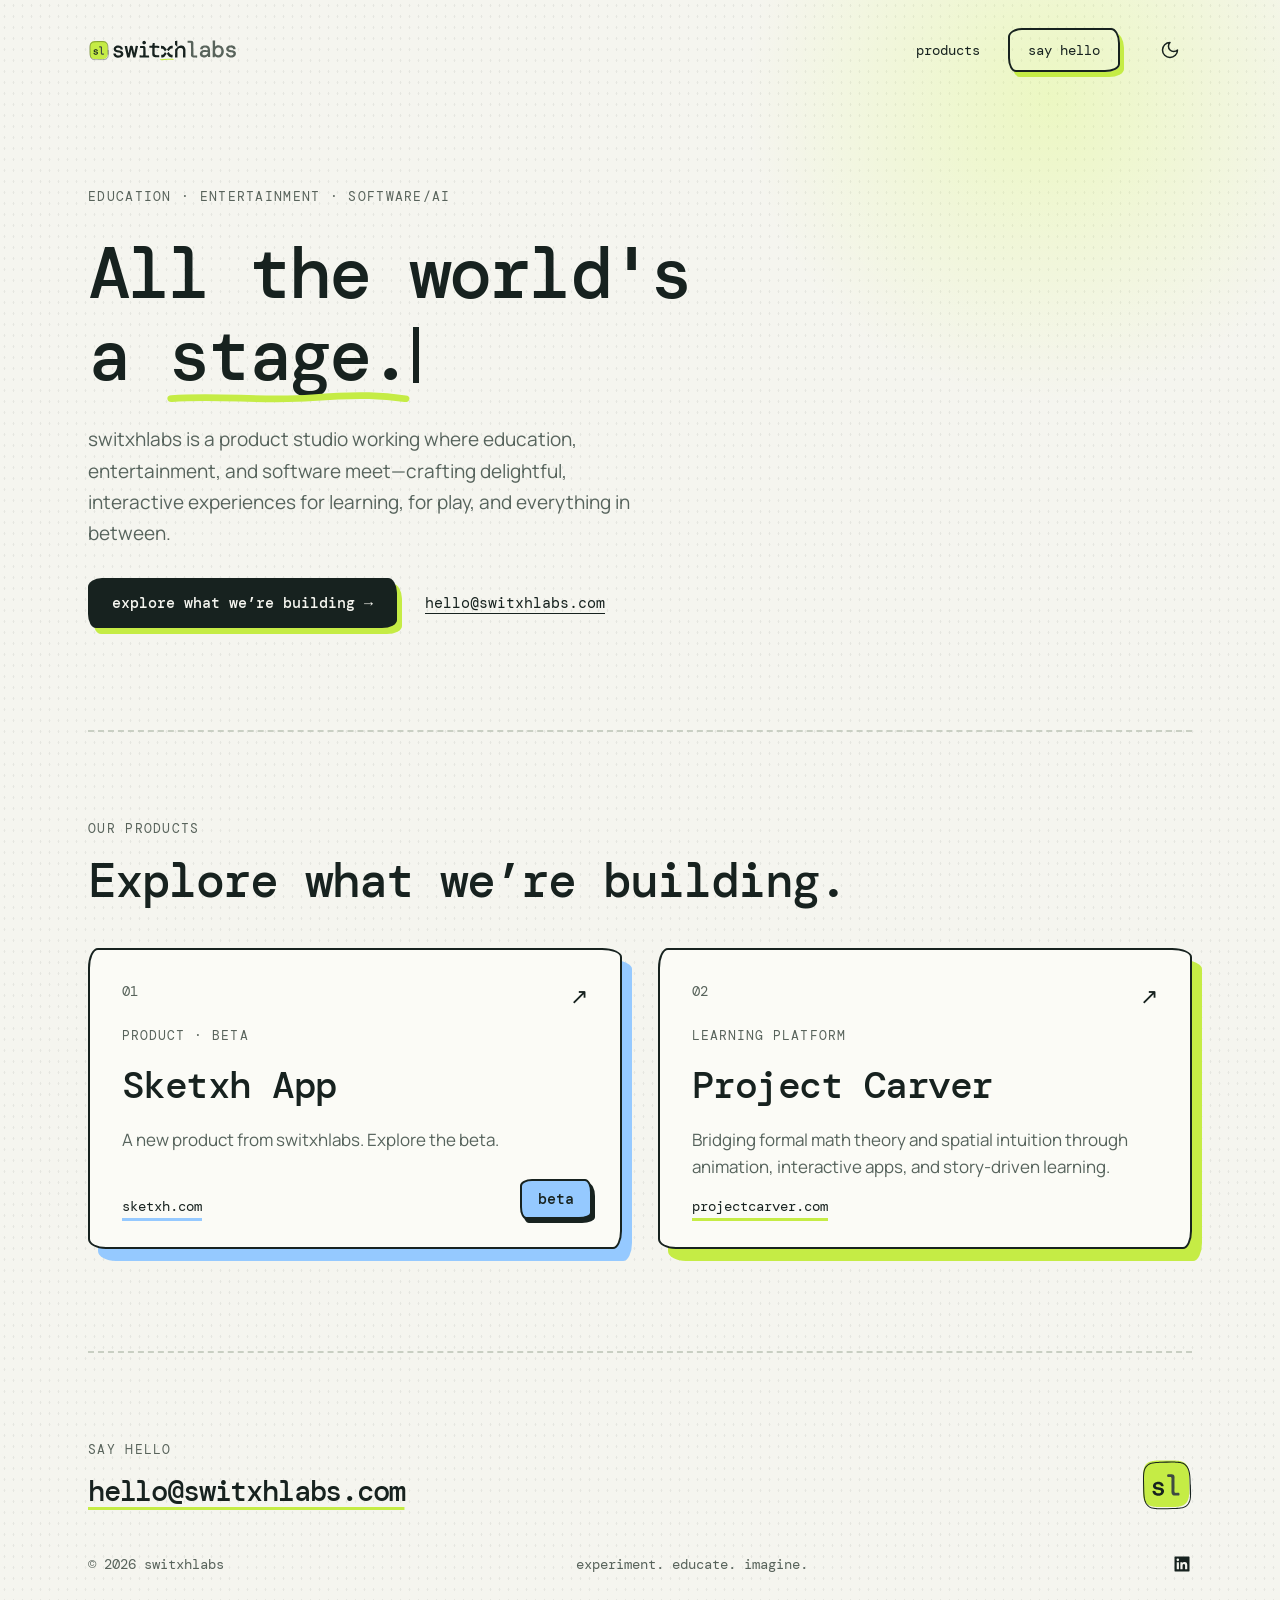
==== commit 5a40797b: "make Sketxh card live and link to sketxh.com - Sketxh card is now a live link (beta) styled like Pro" ====
--- a/index.html
+++ b/index.html
@@ -63,15 +63,16 @@
             <!-- Read by screen readers; shown in place of the typing when motion is reduced -->
             <span class="hero-static"
               >All the world's<br />a
-              <span class="struck"
-                >stage.<svg
-                  class="strike"
-                  aria-hidden="true"
-                  viewBox="0 0 200 20"
-                  preserveAspectRatio="none"
-                >
-                  <path d="M3 12 C 50 8, 120 14, 197 6" /></svg></span
-              ><br />a
+              <span class="marked"
+                >stage,<svg
+                  class="marker"
+                  aria-hidden="true"
+                  viewBox="0 0 200 12"
+                  preserveAspectRatio="none"
+                >
+                  <path d="M3 8 C 50 4, 120 10, 197 6" /></svg
+              ></span>
+              a
               <span class="marked"
                 >classroom,<svg
                   class="marker"
@@ -91,7 +92,7 @@
                 >
                   <path d="M3 6 C 50 9, 100 3, 150 7 S 190 6, 197 5" /></svg
               ></span>
-              <br />&amp;
+              &amp;
               <span class="marked"
                 >lab.<svg
                   class="marker"
@@ -128,21 +129,26 @@
           </div>
 
           <div class="venture-grid">
-            <article
-              class="venture-card coming-soon"
-              aria-label="Sketxh App, coming soon"
-            >
-              <span class="card-index">01</span>
-              <p class="venture-type">Product · Coming soon</p>
-              <h3>Sketxh App</h3>
-              <p class="card-copy">
-                A new product from switxhlabs. Coming soon.
-              </p>
-              <span class="status" aria-hidden="true">soon</span>
-            </article>
-
             <a
-              class="venture-card carver-card"
+              class="venture-card live-card sketxh-card"
+              href="https://sketxh.com"
+              target="_blank"
+              rel="noreferrer"
+            >
+              <span class="card-index"
+                ><span>01</span><span class="arrow" aria-hidden="true">↗</span></span
+              >
+              <span class="venture-type">Product · Beta</span>
+              <span class="card-title">Sketxh App</span>
+              <span class="card-copy">
+                A new product from switxhlabs. Explore the beta.
+              </span>
+              <span class="card-link">sketxh.com</span>
+              <span class="status" aria-hidden="true">beta</span>
+            </a>
+
+            <a
+              class="venture-card live-card"
               href="https://projectcarver.com"
               target="_blank"
               rel="noreferrer"
--- a/styles.css
+++ b/styles.css
@@ -200,17 +200,13 @@
 }
 
 /* Lime marker underline, like the one under the logo's x */
-.marked,
-.struck {
+.marked {
   position: relative;
   display: inline-block;
 }
-.marker,
-.strike {
+.marker {
   position: absolute;
   overflow: visible;
-}
-.marker {
   left: 0;
   bottom: -0.1em;
   width: 100%;
@@ -222,22 +218,6 @@
   stroke-width: 7;
   stroke-linecap: round;
 }
-.struck {
-  color: var(--muted);
-}
-.strike {
-  left: -3%;
-  top: 46%;
-  width: 106%;
-  height: 0.22em;
-}
-.strike path {
-  fill: none;
-  stroke: var(--ink);
-  stroke-width: 5;
-  stroke-linecap: round;
-}
-
 .rotating-word {
   display: inline-block;
   min-width: 6.1ch;
@@ -386,20 +366,28 @@
   box-shadow: 3px 4px 0 var(--sticker-ink);
 }
 
-/* Ink outline with a lime block offset behind it, like the sl tile */
-.carver-card {
+/* Live products: ink outline with a lime block offset behind it, like the sl tile */
+.live-card {
+  --card-shadow: var(--lime);
   background: var(--card);
   border: 2px solid var(--ink);
   border-radius: var(--cut-b);
-  box-shadow: 10px 12px 0 var(--lime);
+  box-shadow: 10px 12px 0 var(--card-shadow);
   transition:
     transform 0.2s ease,
     box-shadow 0.2s ease;
 }
-.carver-card:hover {
+.live-card:hover {
   opacity: 1;
   transform: translate(-2px, -3px);
-  box-shadow: 13px 16px 0 var(--lime);
+  box-shadow: 13px 16px 0 var(--card-shadow);
+}
+/* Sketxh's block and link underline match its blue beta sticker */
+.sketxh-card {
+  --card-shadow: var(--blue);
+}
+.sketxh-card .card-link {
+  text-decoration-color: var(--blue);
 }
 .card-link {
   margin-top: auto;
@@ -519,8 +507,8 @@
     clip-path: none;
     white-space: normal;
   }
-  .carver-card,
-  .carver-card:hover {
+  .live-card,
+  .live-card:hover {
     transition: none;
     transform: none;
   }
